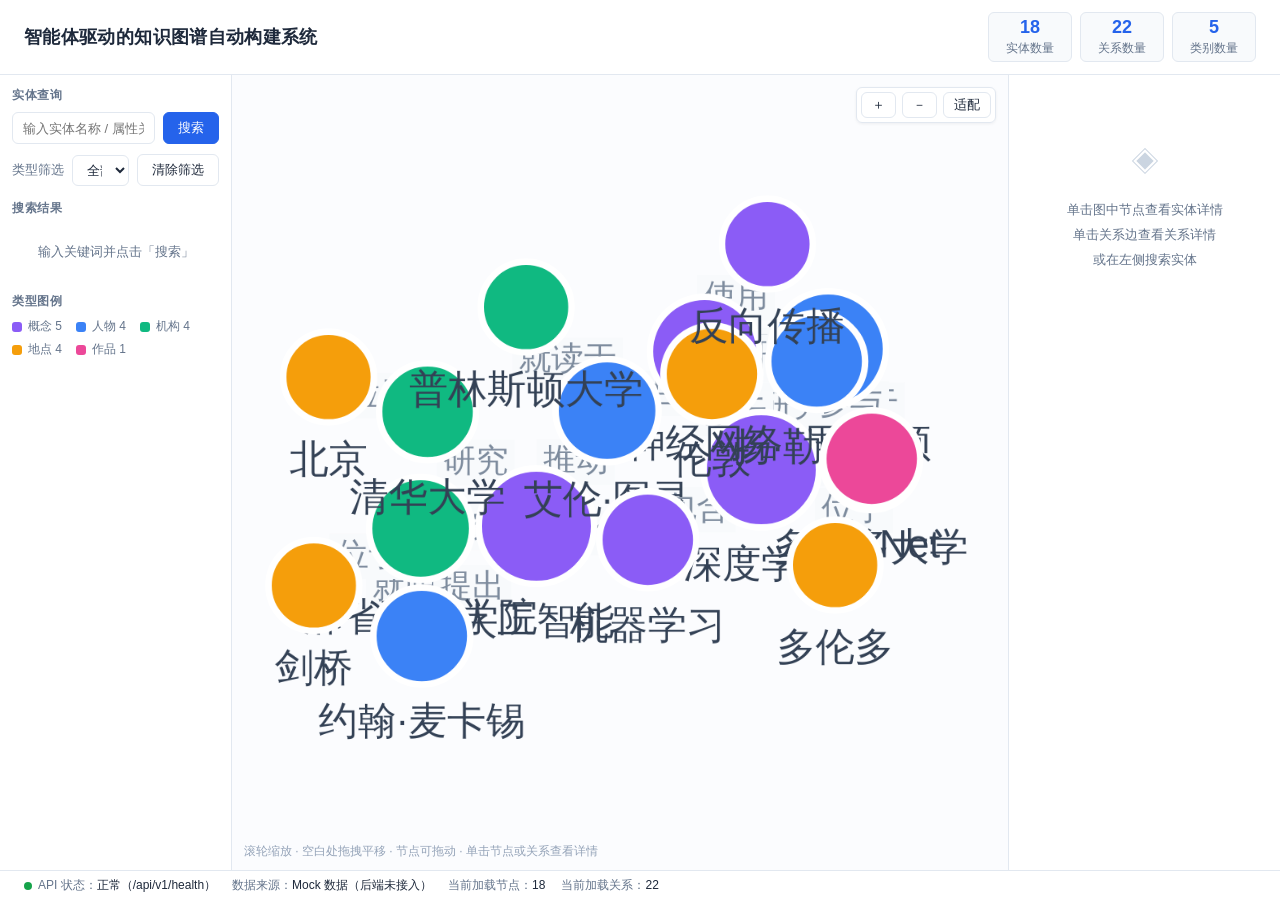
==== frontend/index.html @ e909128a "frontend: 知识图谱可视化前端（Mock 模式可独立运行） - 五区布局主页：顶栏统计 / 左侧搜索与类型筛选 / 中间 Cytoscape 图谱 / 右侧实体与关系详情 / 底部状态栏 - " ====
<!DOCTYPE html>
<html lang="zh-CN">
<head>
  <meta charset="UTF-8">
  <meta name="viewport" content="width=device-width, initial-scale=1.0">
  <title>智能体驱动的知识图谱自动构建系统</title>
  <link rel="stylesheet" href="css/base.css">
</head>
<body data-page="home">

  <!-- ===================== 顶部区域：标题 + 说明 + 统计 ===================== -->
  <header class="app-header" id="app-header">
    <div class="header-main">
      <h1 class="app-title">智能体驱动的知识图谱自动构建系统</h1>
      <p class="app-subtitle">数据采集 → 实体/属性/关系抽取 → 知识图谱构建 → 可视化浏览与查询（当前为 Mock 演示数据）</p>
    </div>
    <div class="header-stats" id="header-stats">
      <div class="stat"><div class="stat-num" id="stat-entities">—</div><div class="stat-label">实体数量</div></div>
      <div class="stat"><div class="stat-num" id="stat-relations">—</div><div class="stat-label">关系数量</div></div>
      <div class="stat"><div class="stat-num" id="stat-types">—</div><div class="stat-label">类别数量</div></div>
    </div>
  </header>

  <!-- ===================== 主体三栏：左搜索 / 中图谱 / 右详情 ===================== -->
  <main class="app-main">

    <!-- ---------- 左侧区域：实体查询 ---------- -->
    <aside class="panel search-panel" id="search-panel">
      <div class="panel-title">实体查询</div>

      <div class="search-box">
        <input type="text" id="search-input" placeholder="输入实体名称 / 属性关键词" autocomplete="off">
        <button type="button" class="btn btn-primary" id="search-btn">搜索</button>
      </div>

      <div class="search-filter">
        <label class="filter-label" for="type-filter">类型筛选</label>
        <select id="type-filter">
          <option value="">全部类型</option>
        </select>
        <button type="button" class="btn btn-ghost" id="clear-filter-btn">清除筛选</button>
      </div>

      <div class="panel-title">搜索结果 <span class="count-badge" id="result-count"></span></div>
      <ul class="result-list" id="search-results">
        <li class="result-empty" id="result-placeholder">输入关键词并点击「搜索」</li>
      </ul>

      <div class="panel-title">类型图例</div>
      <ul class="legend" id="legend"></ul>
    </aside>

    <!-- ---------- 中间区域：图谱画布 ---------- -->
    <section class="graph-wrap" id="graph-wrap">
      <div id="graph-container"></div>

      <div class="graph-toolbar" id="graph-toolbar">
        <button type="button" class="btn btn-ghost" id="zoom-in-btn" title="放大">＋</button>
        <button type="button" class="btn btn-ghost" id="zoom-out-btn" title="缩小">－</button>
        <button type="button" class="btn btn-ghost" id="fit-btn" title="适配视口">适配</button>
      </div>

      <div class="graph-hint">滚轮缩放 · 空白处拖拽平移 · 节点可拖动 · 单击节点或关系查看详情</div>

      <div class="graph-mask" id="graph-mask">
        <div class="graph-mask-text" id="graph-mask-text">图谱加载中…</div>
      </div>
    </section>

    <!-- ---------- 右侧区域：实体详情 ---------- -->
    <aside class="panel detail-panel" id="detail-panel">

      <!-- 实体详情卡片（单击节点 / 搜索结果时显示） -->
      <div id="entity-detail" hidden>
        <div class="detail-head">
          <h2 class="detail-name" id="entity-name"></h2>
          <span class="type-badge" id="entity-type-badge"></span>
        </div>

        <table class="kv-table kv-compact">
          <tbody>
            <tr><th>实体 ID</th><td id="entity-id"></td></tr>
            <tr><th>实体描述</th><td id="entity-desc"></td></tr>
          </tbody>
        </table>

        <div class="panel-title">属性（<span id="entity-prop-count">0</span>）</div>
        <table class="kv-table kv-compact"><tbody id="entity-props-body"></tbody></table>

        <div class="panel-title">相关实体与关系（<span id="entity-rel-count">0</span>）</div>
        <ul class="rel-list" id="entity-rel-list"></ul>
      </div>

      <!-- 关系详情卡片（单击关系边时显示） -->
      <div id="relation-detail" hidden>
        <div class="panel-title">关系详情</div>
        <div class="relation-flow">
          <a href="javascript:void(0)" class="rel-node" id="rel-source"></a>
          <span class="rel-predicate" id="rel-name"></span>
          <a href="javascript:void(0)" class="rel-node" id="rel-target"></a>
        </div>
        <table class="kv-table kv-compact">
          <tbody>
            <tr><th>关系 ID</th><td id="rel-id"></td></tr>
            <tr><th>关系类型</th><td id="rel-type"></td></tr>
            <tr><th>置信度</th><td id="rel-confidence"></td></tr>
          </tbody>
        </table>
        <p class="placeholder-note">点击上方的实体名称可跳转查看其实体详情</p>
      </div>

      <!-- 未选中任何东西时的占位提示 -->
      <div class="detail-empty" id="detail-empty">
        <div class="detail-empty-icon">◈</div>
        <p>单击图中节点查看实体详情<br>单击关系边查看关系详情<br>或在左侧搜索实体</p>
      </div>
    </aside>
  </main>

  <!-- ===================== 底部区域：系统状态 ===================== -->
  <footer class="statusbar" id="statusbar">
    <span class="status-item">
      <span class="dot" id="api-dot"></span>API 状态：<span class="status-val" id="api-status-text">检测中…</span>
    </span>
    <span class="status-item">数据来源：<span class="status-val" id="source-text">—</span></span>
    <span class="status-item">当前加载节点：<span class="status-val" id="loaded-nodes">0</span></span>
    <span class="status-item">当前加载关系：<span class="status-val" id="loaded-edges">0</span></span>
    <span class="status-item status-right" id="graph-scope">—</span>
  </footer>

  <!-- 可选：本机私有配置。将 js/config.local.example.js 复制为 js/config.local.js 后取消注释
  <script src="js/config.local.js"></script>
  -->

  <!-- Cytoscape.js：优先本地 vendor（答辩离线可用），失败时回退 CDN -->
  <script src="vendor/cytoscape.min.js"></script>
  <script>window.cytoscape || document.write('<script src="https://cdn.jsdelivr.net/npm/cytoscape@3.30.4/dist/cytoscape.min.js"><\/script>');</script>

  <!-- 应用脚本：加载顺序即依赖顺序，请保持 -->
  <script src="js/config.js"></script>
  <script src="js/utils.js"></script>
  <script src="js/api/client.js"></script>
  <script src="js/mock/mockData.js"></script>
  <script src="js/mock/mockAdapter.js"></script>
  <script src="js/api/graphApi.js"></script>
  <script src="js/graph/styles.js"></script>
  <script src="js/graph/renderer.js"></script>
  <script src="js/pages/home.js"></script>
</body>
</html>
---- frontend/css/base.css ----
/* ============================================================
   base.css —— 全局基础样式
   分两大部分：
     1. 通用基础（变量 / 元素 / 按钮 / 表格 / 面板标题 / 状态点）
     2. 主页应用布局（data-page="home"：顶栏 + 三栏 + 底部状态栏）
   ============================================================ */

:root {
  --color-bg: #f1f4f8;
  --color-panel: #ffffff;
  --color-border: #e2e8f0;
  --color-text: #1e293b;
  --color-text-sub: #64748b;
  --color-primary: #2563eb;
  --color-primary-dark: #1d4ed8;
  --color-ok: #16a34a;
  --color-err: #dc2626;
  --radius: 6px;
}

* { box-sizing: border-box; margin: 0; padding: 0; }

html, body { height: 100%; }

body {
  font-family: "PingFang SC", "Microsoft YaHei", "Helvetica Neue", Arial, sans-serif;
  background: var(--color-bg);
  color: var(--color-text);
  font-size: 14px;
}

a { color: var(--color-primary); text-decoration: none; }
a:hover { text-decoration: underline; }

/* ---------- 按钮 / 输入控件 ---------- */
.btn {
  display: inline-block;
  padding: 6px 14px;
  font-size: 13px;
  line-height: 1.4;
  border: 1px solid var(--color-border);
  border-radius: var(--radius);
  background: var(--color-panel);
  color: var(--color-text);
  cursor: pointer;
  white-space: nowrap;
}
.btn:hover { border-color: #cbd5e1; background: #f8fafc; }
.btn-primary {
  background: var(--color-primary);
  border-color: var(--color-primary);
  color: #fff;
}
.btn-primary:hover { background: var(--color-primary-dark); border-color: var(--color-primary-dark); }
.btn-ghost { background: transparent; }

input[type="text"], select {
  padding: 6px 10px;
  font-size: 13px;
  border: 1px solid var(--color-border);
  border-radius: var(--radius);
  background: #fff;
  color: var(--color-text);
  outline: none;
}
input[type="text"]:focus, select:focus { border-color: var(--color-primary); }

/* ---------- 面板标题 / 状态点 / 徽标 ---------- */
.panel-title {
  font-size: 12px;
  font-weight: 600;
  color: var(--color-text-sub);
  margin: 14px 0 8px;
  letter-spacing: .05em;
}
.panel-title:first-child { margin-top: 0; }

.dot {
  display: inline-block;
  width: 8px;
  height: 8px;
  border-radius: 50%;
  margin-right: 6px;
  background: var(--color-text-sub);
  vertical-align: middle;
}
.dot.ok { background: var(--color-ok); }
.dot.err { background: var(--color-err); }

.type-badge {
  display: inline-block;
  padding: 2px 8px;
  font-size: 12px;
  border-radius: 10px;
  color: #fff;
  background: #64748b;
  white-space: nowrap;
}

.count-badge {
  font-size: 11px;
  font-weight: normal;
  color: var(--color-text-sub);
}

/* ---------- 表格 ---------- */
.kv-table { width: 100%; border-collapse: collapse; background: var(--color-panel); }
.kv-table th, .kv-table td { padding: 8px 12px; border: 1px solid var(--color-border); text-align: left; }
.kv-table th { background: #f8fafc; width: 90px; font-weight: 500; color: var(--color-text-sub); }
.kv-compact th, .kv-compact td { padding: 6px 10px; font-size: 13px; }

/* ---------- 旧骨架页（search.html / entity.html）沿用 ---------- */
.topbar {
  height: 52px;
  display: flex;
  align-items: center;
  gap: 24px;
  padding: 0 20px;
  background: var(--color-panel);
  border-bottom: 1px solid var(--color-border);
}
.topbar-brand { font-size: 16px; font-weight: 600; }
.topbar nav { display: flex; gap: 16px; }
.topbar nav a { color: var(--color-text-sub); }
.topbar nav a:hover, .topbar nav a.active { color: var(--color-primary); text-decoration: none; }

.page { max-width: 960px; margin: 0 auto; padding: 24px 20px; }
.page h1 { font-size: 20px; margin: 8px 0 16px; }
.placeholder-note { color: var(--color-text-sub); font-size: 12px; }
.placeholder {
  padding: 32px 16px;
  margin: 16px 0;
  display: flex;
  flex-direction: column;
  align-items: center;
  gap: 8px;
  color: var(--color-text-sub);
  border: 2px dashed var(--color-border);
  border-radius: var(--radius);
}

/* ============================================================
   主页应用布局（body[data-page="home"]）
   结构：app-header / app-main（search-panel + graph-wrap + detail-panel）/ statusbar
   ============================================================ */

body[data-page="home"] {
  display: flex;
  flex-direction: column;
  height: 100vh;
  overflow: hidden;
}

/* ---------- 顶部区域 ---------- */
.app-header {
  flex: none;
  display: flex;
  align-items: center;
  justify-content: space-between;
  gap: 24px;
  padding: 12px 24px;
  background: var(--color-panel);
  border-bottom: 1px solid var(--color-border);
}
.app-title { font-size: 20px; font-weight: 700; letter-spacing: .02em; }
.app-subtitle { font-size: 12px; color: var(--color-text-sub); margin-top: 4px; }

.header-stats { display: flex; gap: 12px; flex: none; }
.stat {
  min-width: 96px;
  padding: 6px 16px;
  text-align: center;
  background: #f8fafc;
  border: 1px solid var(--color-border);
  border-radius: var(--radius);
}
.stat-num { font-size: 20px; font-weight: 700; color: var(--color-primary); font-variant-numeric: tabular-nums; }
.stat-label { font-size: 12px; color: var(--color-text-sub); margin-top: 2px; }

/* ---------- 主体三栏 ---------- */
.app-main { flex: 1; display: flex; min-height: 0; } /* min-height:0 让子栏可内部滚动 */

.panel {
  flex: none;
  background: var(--color-panel);
  overflow-y: auto;
}
.search-panel { width: 300px; padding: 16px; border-right: 1px solid var(--color-border); }
.detail-panel { width: 340px; padding: 16px; border-left: 1px solid var(--color-border); }

/* ---------- 左侧：搜索区 ---------- */
.search-box { display: flex; gap: 8px; }
.search-box input { flex: 1; min-width: 0; }

.search-filter { display: flex; align-items: center; gap: 8px; margin-top: 10px; }
.filter-label { font-size: 13px; color: var(--color-text-sub); white-space: nowrap; }
.search-filter select { flex: 1; min-width: 0; }

.result-list { list-style: none; display: flex; flex-direction: column; gap: 6px; }
.result-empty { padding: 18px 8px; text-align: center; color: var(--color-text-sub); font-size: 13px; }
.result-item {
  padding: 8px 10px;
  border: 1px solid var(--color-border);
  border-radius: var(--radius);
  cursor: pointer;
  transition: border-color .12s ease;
}
.result-item:hover { border-color: #94a3b8; }
.result-item.active { border-color: var(--color-primary); background: #eff6ff; }
.result-item-top { display: flex; align-items: center; gap: 8px; }
.result-name { font-weight: 600; font-size: 13px; flex: 1; min-width: 0; overflow: hidden; text-overflow: ellipsis; white-space: nowrap; }
.result-desc {
  margin-top: 4px;
  font-size: 12px;
  color: var(--color-text-sub);
  display: -webkit-box;
  -webkit-line-clamp: 2;
  -webkit-box-orient: vertical;
  overflow: hidden;
}

.legend { list-style: none; display: flex; flex-wrap: wrap; gap: 6px 14px; }
.legend li { display: flex; align-items: center; gap: 6px; font-size: 12px; color: var(--color-text-sub); }
.legend .swatch { width: 10px; height: 10px; border-radius: 3px; flex: none; }

/* ---------- 中间：图谱画布 ---------- */
.graph-wrap { flex: 1; position: relative; min-width: 0; background: #fbfcfe; }
#graph-container { position: absolute; inset: 0; }

.graph-toolbar {
  position: absolute;
  top: 12px;
  right: 12px;
  display: flex;
  gap: 6px;
  padding: 4px;
  background: rgba(255, 255, 255, .92);
  border: 1px solid var(--color-border);
  border-radius: var(--radius);
  box-shadow: 0 1px 3px rgba(15, 23, 42, .06);
}
.graph-toolbar .btn { padding: 3px 10px; }

.graph-hint {
  position: absolute;
  left: 12px;
  bottom: 10px;
  font-size: 12px;
  color: #94a3b8;
  pointer-events: none;
}

.graph-mask {
  position: absolute;
  inset: 0;
  display: flex;
  align-items: center;
  justify-content: center;
  background: rgba(248, 250, 252, .85);
  color: var(--color-text-sub);
  font-size: 14px;
}
.graph-mask[hidden] { display: none; }

/* ---------- 右侧：实体详情 ---------- */
.detail-head { display: flex; align-items: center; gap: 10px; margin-bottom: 10px; }
.detail-name { font-size: 17px; font-weight: 700; flex: 1; min-width: 0; word-break: break-all; }

.detail-empty {
  padding: 48px 12px;
  text-align: center;
  color: var(--color-text-sub);
  font-size: 13px;
  line-height: 1.9;
}
.detail-empty-icon { font-size: 28px; color: #cbd5e1; margin-bottom: 10px; }

.rel-list { list-style: none; display: flex; flex-direction: column; gap: 6px; }
.rel-item {
  display: flex;
  align-items: center;
  gap: 8px;
  padding: 7px 10px;
  border: 1px solid var(--color-border);
  border-radius: var(--radius);
  cursor: pointer;
  font-size: 13px;
}
.rel-item:hover { border-color: #94a3b8; background: #f8fafc; }
.rel-item .rel-dir { flex: none; font-weight: 700; color: var(--color-text-sub); }
.rel-item .rel-label {
  flex: none;
  padding: 1px 8px;
  font-size: 12px;
  background: #eef2ff;
  color: #4f46e5;
  border-radius: 10px;
}
.rel-item .rel-other { flex: 1; min-width: 0; overflow: hidden; text-overflow: ellipsis; white-space: nowrap; }
.rel-item .rel-other-type { flex: none; font-size: 11px; color: var(--color-text-sub); }

/* 关系详情卡片 */
.relation-flow {
  display: flex;
  align-items: center;
  gap: 10px;
  padding: 14px 10px;
  margin-bottom: 10px;
  background: #f8fafc;
  border: 1px solid var(--color-border);
  border-radius: var(--radius);
}
.relation-flow .rel-node { font-weight: 700; font-size: 14px; }
.relation-flow .rel-predicate {
  padding: 3px 12px;
  background: #eef2ff;
  color: #4f46e5;
  border-radius: 12px;
  font-size: 13px;
  white-space: nowrap;
}

/* ---------- 底部状态栏 ---------- */
.statusbar {
  flex: none;
  display: flex;
  align-items: center;
  gap: 28px;
  padding: 6px 24px;
  font-size: 12px;
  color: var(--color-text-sub);
  background: var(--color-panel);
  border-top: 1px solid var(--color-border);
}
.status-item { white-space: nowrap; }
.status-val { color: var(--color-text); font-variant-numeric: tabular-nums; }
.status-right { margin-left: auto; }

/* ---------- 笔记本屏幕适配（≤1440px） ---------- */
@media (max-width: 1440px) {
  .search-panel { width: 264px; padding: 12px; }
  .detail-panel { width: 300px; padding: 12px; }
  .app-title { font-size: 18px; }
  .app-subtitle { display: none; }               /* 小屏隐藏副标题，保证单行顶栏 */
  .stat { min-width: 84px; padding: 4px 12px; }
  .stat-num { font-size: 18px; }
}

/* ---------- 更窄屏幕（≤1280px） ---------- */
@media (max-width: 1280px) {
  .search-panel { width: 232px; }
  .detail-panel { width: 272px; }
  .header-stats { gap: 8px; }
  .statusbar { gap: 16px; }
  .status-right { display: none; }
}
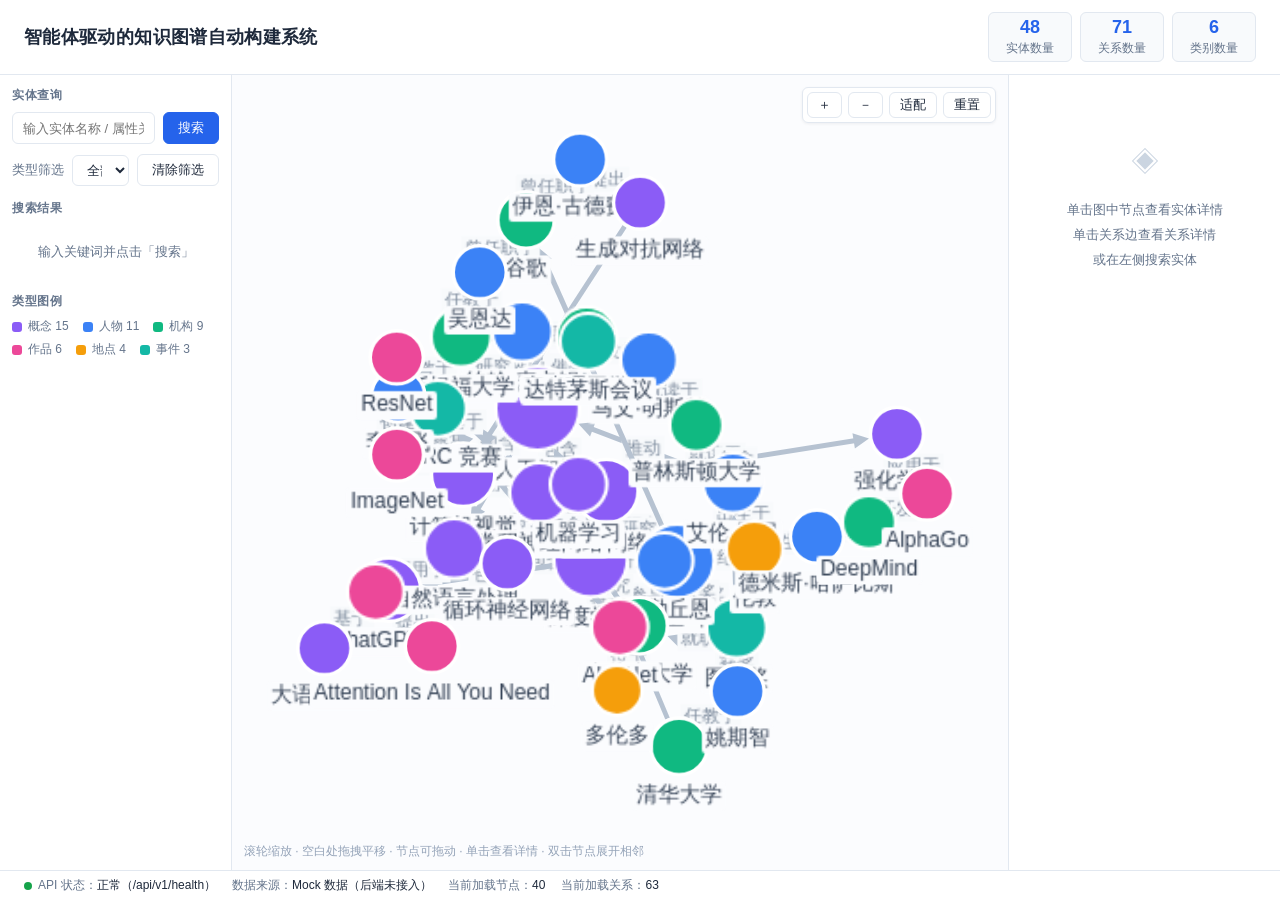
==== commit dd534f4c: "frontend: 知识图谱浏览功能（交互增强 + 按需展开） - Mock 数据扩充至 48 实体 / 71 关系 / 6 类型（一对多、多对一等连接形态） - 图谱交互：节点/关系 hover 悬" ====
--- a/frontend/index.html
+++ b/frontend/index.html
@@ -58,13 +58,17 @@
         <button type="button" class="btn btn-ghost" id="zoom-in-btn" title="放大">＋</button>
         <button type="button" class="btn btn-ghost" id="zoom-out-btn" title="缩小">－</button>
         <button type="button" class="btn btn-ghost" id="fit-btn" title="适配视口">适配</button>
+        <button type="button" class="btn btn-ghost" id="reset-btn" title="清除筛选与选中，重新加载概览">重置</button>
       </div>
 
-      <div class="graph-hint">滚轮缩放 · 空白处拖拽平移 · 节点可拖动 · 单击节点或关系查看详情</div>
+      <div class="graph-hint">滚轮缩放 · 空白处拖拽平移 · 节点可拖动 · 单击查看详情 · 双击节点展开相邻</div>
 
       <div class="graph-mask" id="graph-mask">
         <div class="graph-mask-text" id="graph-mask-text">图谱加载中…</div>
       </div>
+
+      <!-- 节点/关系悬浮信息卡（单个 DOM 复用，见 home.js） -->
+      <div class="graph-tooltip" id="graph-tooltip" hidden></div>
     </section>
 
     <!-- ---------- 右侧区域：实体详情 ---------- -->
@@ -87,8 +91,14 @@
         <div class="panel-title">属性（<span id="entity-prop-count">0</span>）</div>
         <table class="kv-table kv-compact"><tbody id="entity-props-body"></tbody></table>
 
-        <div class="panel-title">相关实体与关系（<span id="entity-rel-count">0</span>）</div>
-        <ul class="rel-list" id="entity-rel-list"></ul>
+        <div class="panel-title" title="该实体指向其他实体的关系">出边（<span id="entity-out-count">0</span>）</div>
+        <ul class="rel-list" id="entity-out-list"></ul>
+
+        <div class="panel-title" title="其他实体指向该实体的关系">入边（<span id="entity-in-count">0</span>）</div>
+        <ul class="rel-list" id="entity-in-list"></ul>
+
+        <div class="panel-title" title="与该实体直接相连的全部实体（去重）">关联实体（<span id="entity-linked-count">0</span>）</div>
+        <div class="entity-chips" id="entity-linked-list"></div>
       </div>
 
       <!-- 关系详情卡片（单击关系边时显示） -->
--- a/frontend/css/base.css
+++ b/frontend/css/base.css
@@ -262,6 +262,25 @@
 }
 .graph-mask[hidden] { display: none; }
 
+/* 悬浮信息卡（节点/关系 hover；单个 DOM 复用，见 home.js） */
+.graph-tooltip {
+  position: absolute;
+  z-index: 30;
+  max-width: 240px;
+  padding: 8px 10px;
+  background: #fff;
+  border: 1px solid var(--color-border);
+  border-radius: var(--radius);
+  box-shadow: 0 4px 14px rgba(15, 23, 42, .12);
+  font-size: 12px;
+  line-height: 1.6;
+  pointer-events: none;               /* 不拦截画布鼠标事件 */
+}
+.graph-tooltip[hidden] { display: none; }
+.graph-tooltip .tt-title { font-weight: 700; font-size: 13px; }
+.graph-tooltip .tt-meta { color: var(--color-text-sub); }
+.graph-tooltip .tt-hint { margin-top: 3px; font-size: 11px; color: #94a3b8; }
+
 /* ---------- 右侧：实体详情 ---------- */
 .detail-head { display: flex; align-items: center; gap: 10px; margin-bottom: 10px; }
 .detail-name { font-size: 17px; font-weight: 700; flex: 1; min-width: 0; word-break: break-all; }
@@ -298,6 +317,26 @@
 }
 .rel-item .rel-other { flex: 1; min-width: 0; overflow: hidden; text-overflow: ellipsis; white-space: nowrap; }
 .rel-item .rel-other-type { flex: none; font-size: 11px; color: var(--color-text-sub); }
+
+/* 关联实体（去重后的相邻实体，可点击跳转） */
+.entity-chips { display: flex; flex-wrap: wrap; gap: 6px; }
+.entity-chip {
+  display: inline-flex;
+  align-items: center;
+  gap: 5px;
+  padding: 3px 10px;
+  font-size: 12px;
+  border: 1px solid var(--color-border);
+  border-radius: 12px;
+  background: #fff;
+  cursor: pointer;
+  max-width: 100%;
+  overflow: hidden;
+  text-overflow: ellipsis;
+  white-space: nowrap;
+}
+.entity-chip:hover { border-color: var(--color-primary); color: var(--color-primary); }
+.entity-chip .dot { margin-right: 0; flex: none; }
 
 /* 关系详情卡片 */
 .relation-flow {
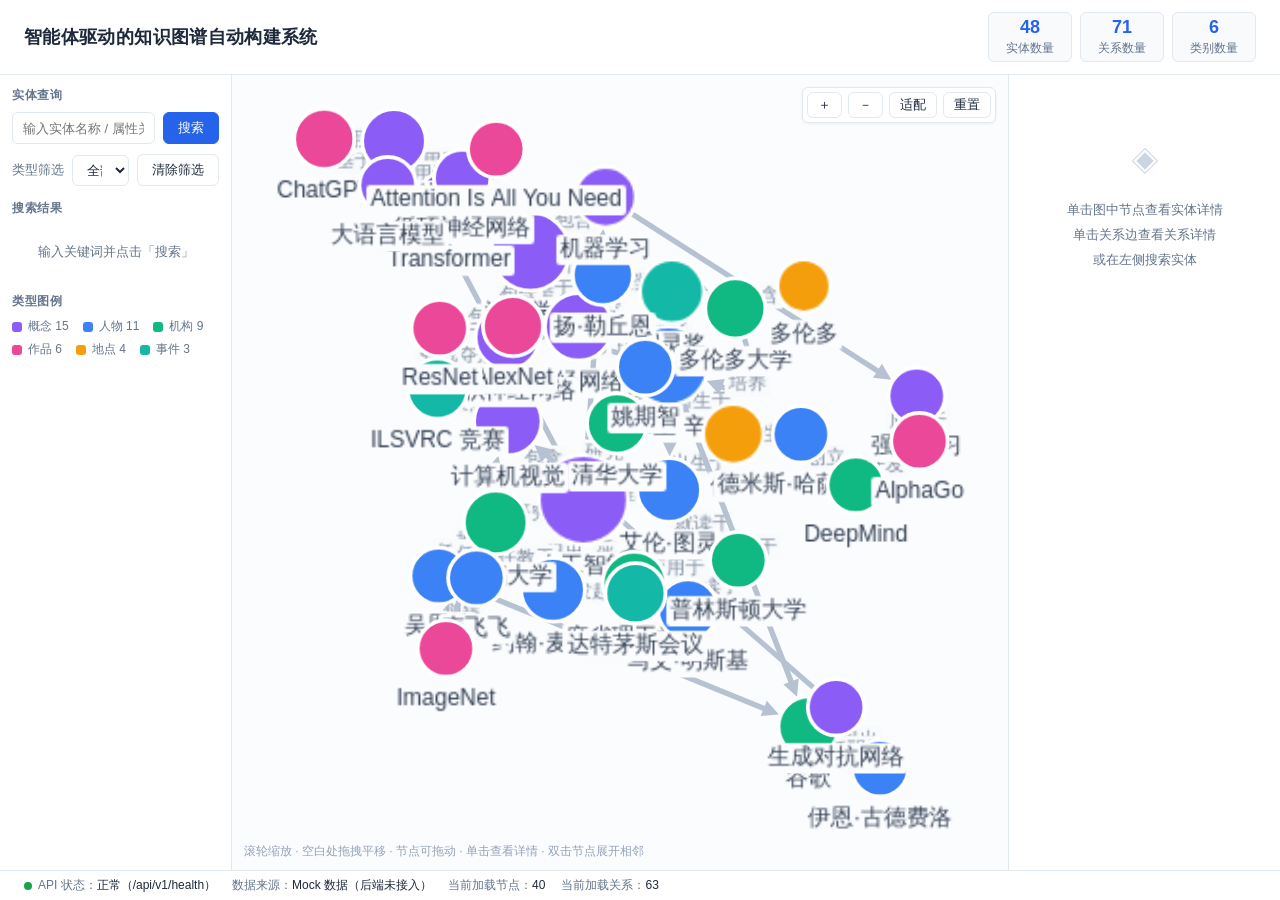
==== commit 216a66ec: "frontend: 实体查询功能（搜索四态 + 结果定位高亮 + 模块分层） - 新增 js/entity/entity.js：左侧搜索面板（精确/模糊/类型筛选，   加载中/成功/无结果/失败四态" ====
--- a/frontend/index.html
+++ b/frontend/index.html
@@ -67,7 +67,7 @@
         <div class="graph-mask-text" id="graph-mask-text">图谱加载中…</div>
       </div>
 
-      <!-- 节点/关系悬浮信息卡（单个 DOM 复用，见 home.js） -->
+      <!-- 节点/关系悬浮信息卡（单个 DOM 复用，见 js/graph/tooltip.js） -->
       <div class="graph-tooltip" id="graph-tooltip" hidden></div>
     </section>
 
@@ -146,7 +146,8 @@
   <script src="vendor/cytoscape.min.js"></script>
   <script>window.cytoscape || document.write('<script src="https://cdn.jsdelivr.net/npm/cytoscape@3.30.4/dist/cytoscape.min.js"><\/script>');</script>
 
-  <!-- 应用脚本：加载顺序即依赖顺序，请保持 -->
+  <!-- 应用脚本：加载顺序即依赖顺序，请保持。
+       分层：api/ 统一请求 → graph/ 画布 → entity/ 实体查询 → pages/app.js 入口协调 -->
   <script src="js/config.js"></script>
   <script src="js/utils.js"></script>
   <script src="js/api/client.js"></script>
@@ -154,7 +155,9 @@
   <script src="js/mock/mockAdapter.js"></script>
   <script src="js/api/graphApi.js"></script>
   <script src="js/graph/styles.js"></script>
+  <script src="js/graph/tooltip.js"></script>
   <script src="js/graph/renderer.js"></script>
-  <script src="js/pages/home.js"></script>
+  <script src="js/entity/entity.js"></script>
+  <script src="js/pages/app.js"></script>
 </body>
 </html>
--- a/frontend/css/base.css
+++ b/frontend/css/base.css
@@ -198,6 +198,11 @@
 
 .result-list { list-style: none; display: flex; flex-direction: column; gap: 6px; }
 .result-empty { padding: 18px 8px; text-align: center; color: var(--color-text-sub); font-size: 13px; }
+.result-empty.result-error { color: var(--color-err); line-height: 1.9; } /* 搜索失败态 */
+.result-empty.result-more { padding: 6px 8px; font-size: 12px; }          /* 结果截断提示 */
+.state-hint { font-size: 12px; color: #94a3b8; }                          /* 空结果/失败的次行建议 */
+.btn[disabled] { opacity: .6; cursor: not-allowed; }                      /* 搜索中的按钮禁用态 */
+.match-field { flex: none; font-size: 11px; color: #94a3b8; }             /* 搜索结果命中字段标注 */
 .result-item {
   padding: 8px 10px;
   border: 1px solid var(--color-border);
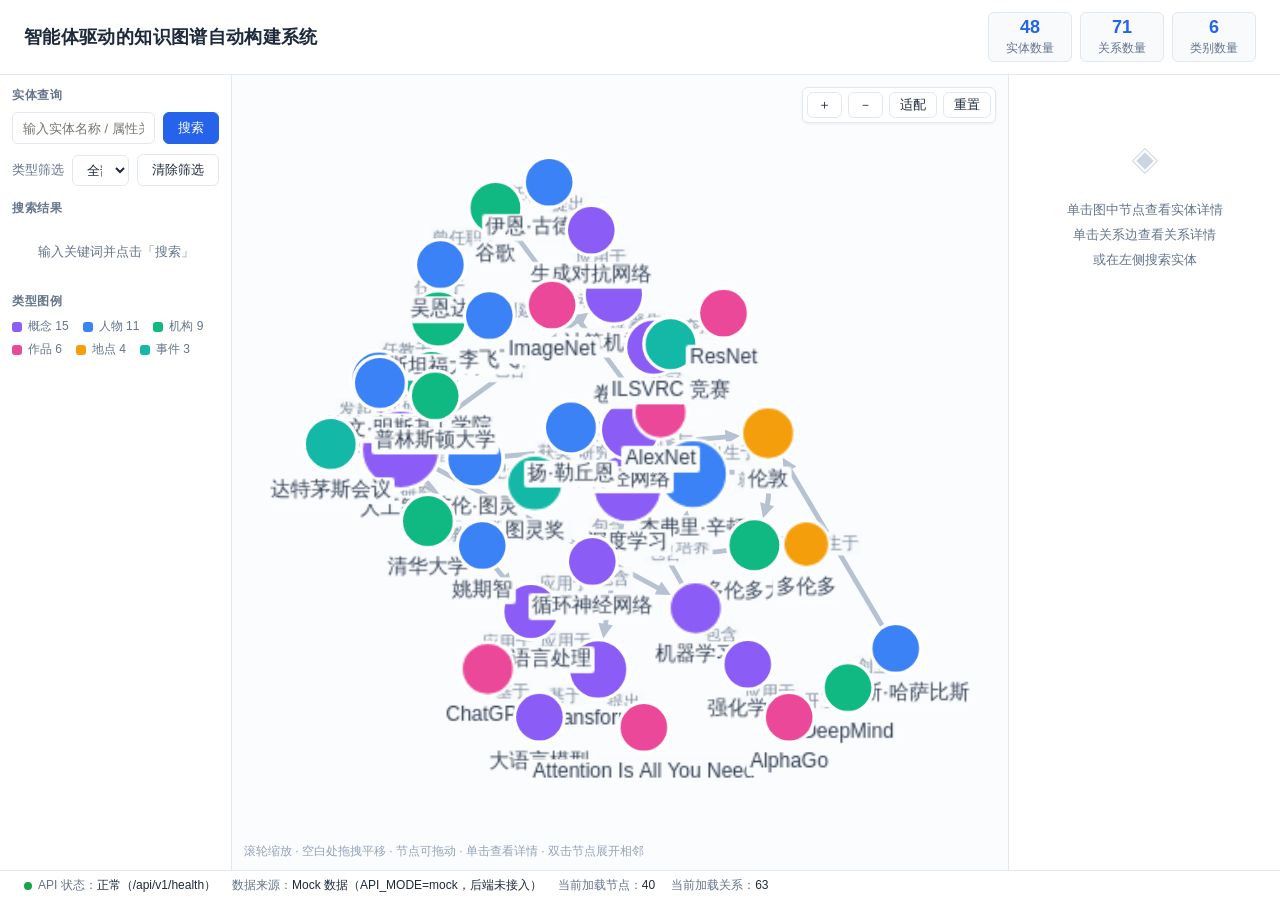
==== commit b8ff7d7b: "前后端联调准备：API_MODE 切换机制 + 响应契约校验 + api.md 补充 - config.js：API_MODE = 'mock'|'real'（默认 mock），兼容旧 USE_MOC" ====
--- a/frontend/index.html
+++ b/frontend/index.html
@@ -151,6 +151,7 @@
   <script src="js/config.js"></script>
   <script src="js/utils.js"></script>
   <script src="js/api/client.js"></script>
+  <script src="js/api/validators.js"></script>
   <script src="js/mock/mockData.js"></script>
   <script src="js/mock/mockAdapter.js"></script>
   <script src="js/api/graphApi.js"></script>
